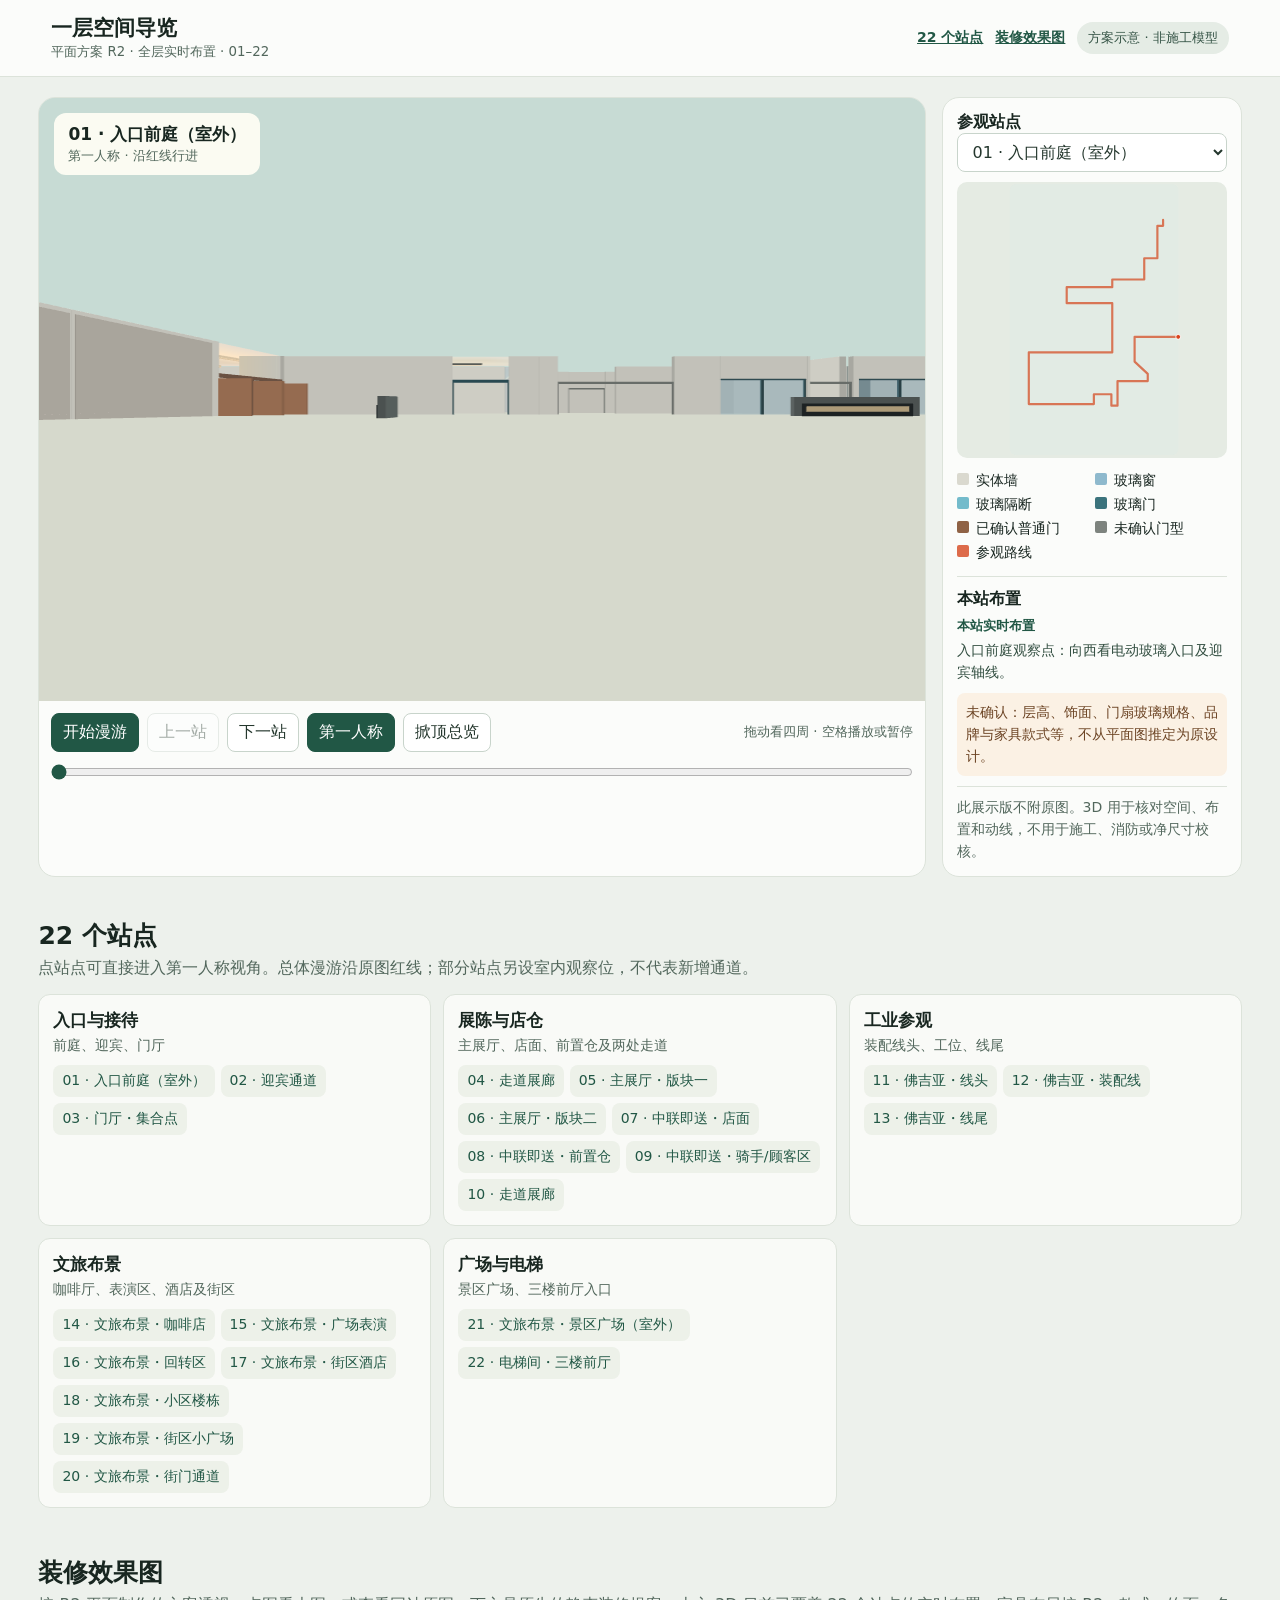
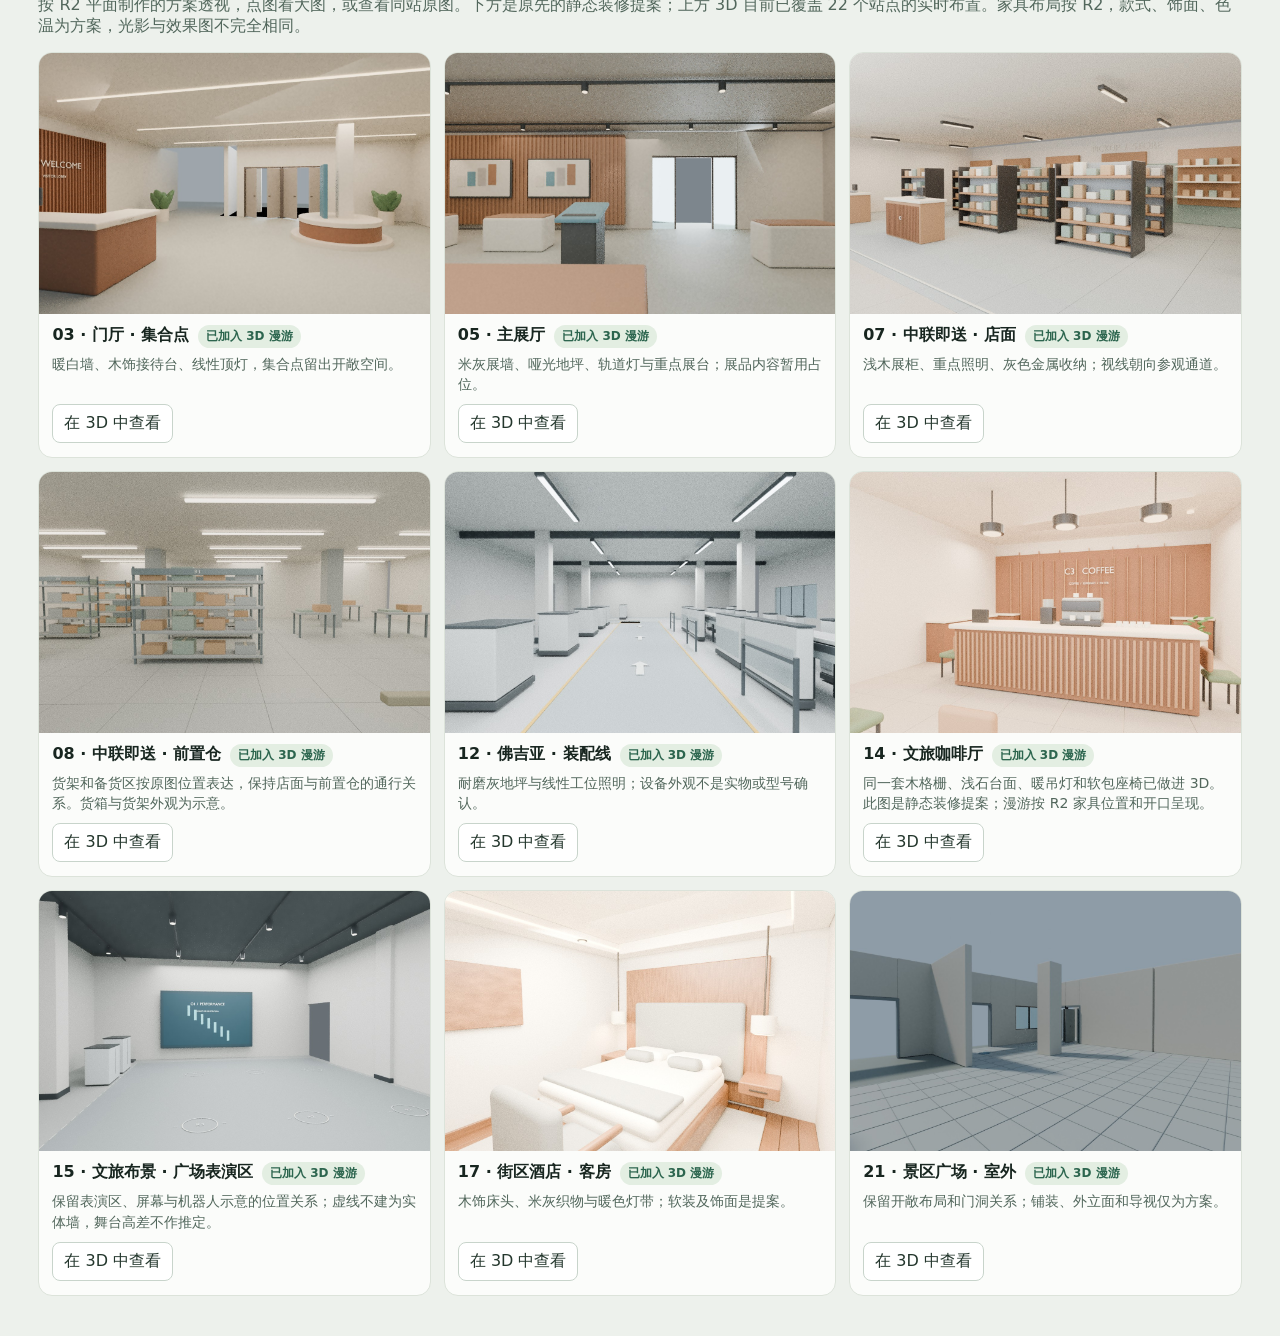
==== index.html @ 8fc67649 "Publish R2 interactive walkthrough without original drawings" ====
<!doctype html><html lang="zh-CN"><head><meta charset="utf-8"><meta name="viewport" content="width=device-width,initial-scale=1"><title>一层空间 · 3D 动线导览</title><style>
:root{font-family:system-ui,"Microsoft YaHei",sans-serif;color:#182620;background:#edf1ec;--green:#215745;--line:#dce3da}*{box-sizing:border-box}body{margin:0}header{min-height:72px;padding:14px 4vw;display:flex;align-items:center;justify-content:space-between;background:#fbfcfa;border-bottom:1px solid var(--line);gap:12px}header a{color:inherit} .headlinks{display:flex;align-items:center;gap:12px} .headlinks a{font-weight:650;font-size:14px;color:var(--green);white-space:nowrap}header strong{font-size:21px}small{display:block;color:#52675c;line-height:1.5}main{max-width:1650px;margin:auto;padding:20px 3vw;display:grid;grid-template-columns:minmax(0,1fr) 300px;gap:16px}.stage,aside{background:#fbfcfa;border:1px solid var(--line);border-radius:17px;overflow:hidden}.scene{position:relative;height:clamp(360px,67vh,720px);background:#cbded9}canvas{width:100%;height:100%;display:block;touch-action:none;cursor:grab}canvas:active{cursor:grabbing}.hud{pointer-events:none;position:absolute;top:15px;left:15px;background:#fffef5eb;border-radius:12px;padding:10px 14px}.hud b{font-size:17px}.hud small{font-size:13px}.controls{display:flex;align-items:center;gap:8px;flex-wrap:wrap;padding:12px}button,select{font:inherit;color:#24372d;background:white;border:1px solid #c8d4cb;padding:8px 11px;border-radius:8px;cursor:pointer}button[aria-pressed=true],#play{background:var(--green);border-color:var(--green);color:white}button:disabled{opacity:.4;cursor:default}input{width:100%;accent-color:var(--green)}aside{padding:14px;align-self:start}.map{position:relative;height:276px;background:#e5ebe3;border-radius:10px;overflow:hidden;margin:10px 0 14px}.map img{width:100%;height:100%;object-fit:contain}.map svg{height:100%;width:100%;position:absolute;inset:0;pointer-events:none}select{width:100%}.legend{display:grid;grid-template-columns:1fr 1fr;gap:6px;font-size:14px;margin:14px 0}.legend span:before{content:"";background:var(--c);width:12px;height:12px;display:inline-block;margin-right:7px;border-radius:2px}.audit{margin-top:13px;border-top:1px solid var(--line);padding-top:12px}.audit h2{font-size:16px;margin:0 0 7px}.audit p{font-size:14px;line-height:1.55;color:#324e40;margin:5px 0 10px}.audit b{display:block;color:var(--green);font-size:13px}.audit .status{color:#6c4424;background:#fbf1e4;border-radius:8px;padding:9px;margin-top:8px}.audit a{display:block;color:var(--green);font-size:14px;font-weight:600;margin:9px 0}.audit img{display:block;width:100%;border:1px solid var(--line);border-radius:8px;background:#eee}.audit summary{cursor:pointer;color:var(--green);font-weight:600;font-size:14px;margin-bottom:8px}.help{font-size:14px;color:#52675c;line-height:1.55;border-top:1px solid var(--line);padding-top:10px}.warn{display:none;position:absolute;inset:42% 10px auto;text-align:center;background:white;padding:13px;z-index:3}.kbd{margin-left:auto}.stage input{margin:0}.progress{padding:0 12px 12px}.badge{background:#e5ece5;color:#355446;border-radius:999px;padding:7px 11px;white-space:nowrap;font-size:13px}@media(max-width:800px){main{grid-template-columns:1fr;padding:10px}.scene{height:53vh;min-height:330px}.kbd{display:none}.map{height:220px}header strong{font-size:18px}.headlinks{gap:6px;align-items:flex-end;flex-direction:column}}
.finish-gallery{max-width:1650px;margin:0 auto;padding:8px 3vw 40px;scroll-margin-top:10px}.finish-gallery h2{margin:0 0 6px;font-size:25px}.finish-gallery>p{margin:0 0 15px;color:#52675c}.finish-grid{display:grid;grid-template-columns:repeat(3,minmax(0,1fr));gap:13px}.finish-card{margin:0;background:#fbfcfa;border:1px solid var(--line);border-radius:14px;overflow:hidden}.finish-card img{display:block;width:100%;aspect-ratio:1.5;object-fit:cover;background:#dedbd2}.finish-card figcaption{padding:11px 13px 14px}.finish-card .source{display:inline-flex;align-items:center;padding:8px 6px;color:var(--green);margin-left:6px;font-size:14px}.finish-card .fresh{display:inline-block;border-radius:999px;background:#e3eee2;color:#2c654e;font-size:12px;font-weight:600;margin-left:9px;padding:3px 8px}.finish-card b{display:block;font-size:16px}.finish-card p{min-height:2.9em;font-size:14px;line-height:1.45;margin:6px 0 10px;color:#52675c}#localFinish{margin-top:10px;border-top:1px solid var(--line);padding-top:9px}#localFinish a{margin:4px 0}#localFinish img{aspect-ratio:1.5;object-fit:cover}@media(max-width:800px){.finish-grid{grid-template-columns:repeat(2,minmax(0,1fr))}}@media(max-width:470px){.finish-grid{grid-template-columns:1fr}}
.cafe-nav{display:flex;flex-wrap:wrap;align-items:center;gap:.45rem;padding:.64rem .84rem;border-top:1px solid #e6e7de;background:#f6eee4;color:#5b4435}.cafe-nav[hidden]{display:none}.cafe-nav strong{font-size:.875rem;margin-right:.13rem}.cafe-nav button{border-color:#d6bb9d;background:#fff9ef;color:#5b4435}.cafe-nav button[aria-pressed=true]{background:#76563d;color:white;border-color:#76563d}.cafe-nav button:focus-visible{outline:2px solid #81633f;outline-offset:2px}.station-index{padding-top:22px}.station-grid{display:grid;grid-template-columns:repeat(3,minmax(0,1fr));gap:12px}.station-group{background:#f9faf7;border:1px solid var(--line);border-radius:12px;padding:14px}.station-group h3{margin:0;font-size:17px}.station-group p{margin:5px 0 10px;color:#52675c;font-size:14px}.station-choices{display:flex;flex-wrap:wrap;gap:6px}.station-choices a{color:var(--green);background:#edf1e9;border-radius:8px;text-decoration:none;padding:7px 9px;font-size:14px}.station-choices a:hover,.station-choices a:focus-visible{background:#dceae0}.headlinks{flex-wrap:wrap;justify-content:flex-end}@media(max-width:800px){.station-grid{grid-template-columns:repeat(2,minmax(0,1fr))}}@media(max-width:480px){.station-grid{grid-template-columns:1fr}.headlinks .badge{display:none}}.pilot-link{display:inline-flex;font-weight:650;padding:.5rem .65rem;margin:.25rem 0;background:#e4efe4;border-radius:.45rem;color:#215745}.pilot-link[hidden]{display:none}</style></head><body><header><div><strong>一层空间导览</strong><small>平面方案 R2 · 全层实时布置 · 01–22</small></div><div class="headlinks"><a href="#stationIndex">22 个站点</a><a href="#finishGallery">装修效果图</a><span class="badge">方案示意 · 非施工模型</span></div></header>
<main><section class="stage" aria-label="3D 场景"><div class="scene"><canvas id="view" aria-label="可拖动视角的三维场景"></canvas><div class="hud"><b id="now"></b><small id="modeTip"></small></div><div class="warn" id="warn">当前浏览器无法启动 WebGL，仍可在右侧查看平面路线。</div></div><div class="controls"><button id="play">开始漫游</button><button id="prev">上一站</button><button id="next">下一站</button><button id="walk" aria-pressed="true">第一人称</button><button id="orbit" aria-pressed="false">掀顶总览</button><a id="warehouseQuick" class="pilot-link" href="08-detailed.html" hidden>高细节漫游样段</a><small class="kbd">拖动看四周 · 空格播放或暂停</small></div><div id="cafeControl" class="cafe-nav" aria-label="咖啡厅室内漫游" hidden><strong>咖啡厅室内</strong></div><div class="progress"><input id="scrub" aria-label="漫游进度" type="range" min="0" max="1000" value="0"></div></section>
<aside><b>参观站点</b><select id="jump" aria-label="选择参观站点"></select><div class="map" role="img" aria-label="路线示意，不含原始图纸"><svg viewBox="0 155 795 1260" preserveAspectRatio="xMidYMid meet"><rect x="22" y="164" width="770" height="1238" rx="28" fill="#e2ebe4"/><polyline points="791,862 727,862 592,862 592,975 652,1031 652,1064 591,1064 514,1064 514,1100 514,1176 486,1176 486,1124 406,1124 406,1169 109,1169 109,1064 109,933 490,933 490,708 282,708 282,635 490,635 490,600 636,600 636,503 696,503 696,355 722,355 722,328" fill="none" stroke="#d87555" stroke-width="10" stroke-linecap="round" stroke-linejoin="round"/><circle id="dot" r="11" fill="#da431c" stroke="white" stroke-width="4"/></svg></div><div class="legend"><span style="--c:#dad9cf">实体墙</span><span style="--c:#8eb9cd">玻璃窗</span><span style="--c:#73bbcb">玻璃隔断</span><span style="--c:#3b737c">玻璃门</span><span style="--c:#8f6245">已确认普通门</span><span style="--c:#7d837e">未确认门型</span><span style="--c:#dd6b4a">参观路线</span></div><section class="audit" aria-label="站点布置"><h2>本站布置</h2><b>本站实时布置</b><p id="finishNote"></p><a id="warehouseDetail" class="pilot-link" href="08-detailed.html" hidden>进入前置仓高细节 3D 漫游</a><section id="localFinish" hidden><b>本站装修效果图</b><a id="localFinishLink" target="_blank" rel="noopener"><img id="localFinishImg" loading="lazy" alt=""></a></section><p class="status">未确认：层高、饰面、门扇玻璃规格、品牌与家具款式等，不从平面图推定为原设计。</p></section><div class="help">此展示版不附原图。3D 用于核对空间、布置和动线，不用于施工、消防或净尺寸校核。</div></aside></main><section id="stationIndex" class="finish-gallery station-index" aria-labelledby="stationTitle"><h2 id="stationTitle">22 个站点</h2><p>点站点可直接进入第一人称视角。总体漫游沿原图红线；部分站点另设室内观察位，不代表新增通道。</p><div id="stationGrid" class="station-grid"></div></section><section id="finishGallery"  class="finish-gallery" aria-labelledby="finishTitle"><h2 id="finishTitle">装修效果图</h2><p>按 R2 平面制作的方案透视，点图看大图，或查看同站原图。下方是原先的静态装修提案；上方 3D 目前已覆盖 22 个站点的实时布置。家具布局按 R2，款式、饰面、色温为方案，光影与效果图不完全相同。</p><div id="finishGrid" class="finish-grid"></div></section><script type="module" src="tour.mjs?v=full-floor-r2"></script></body></html>
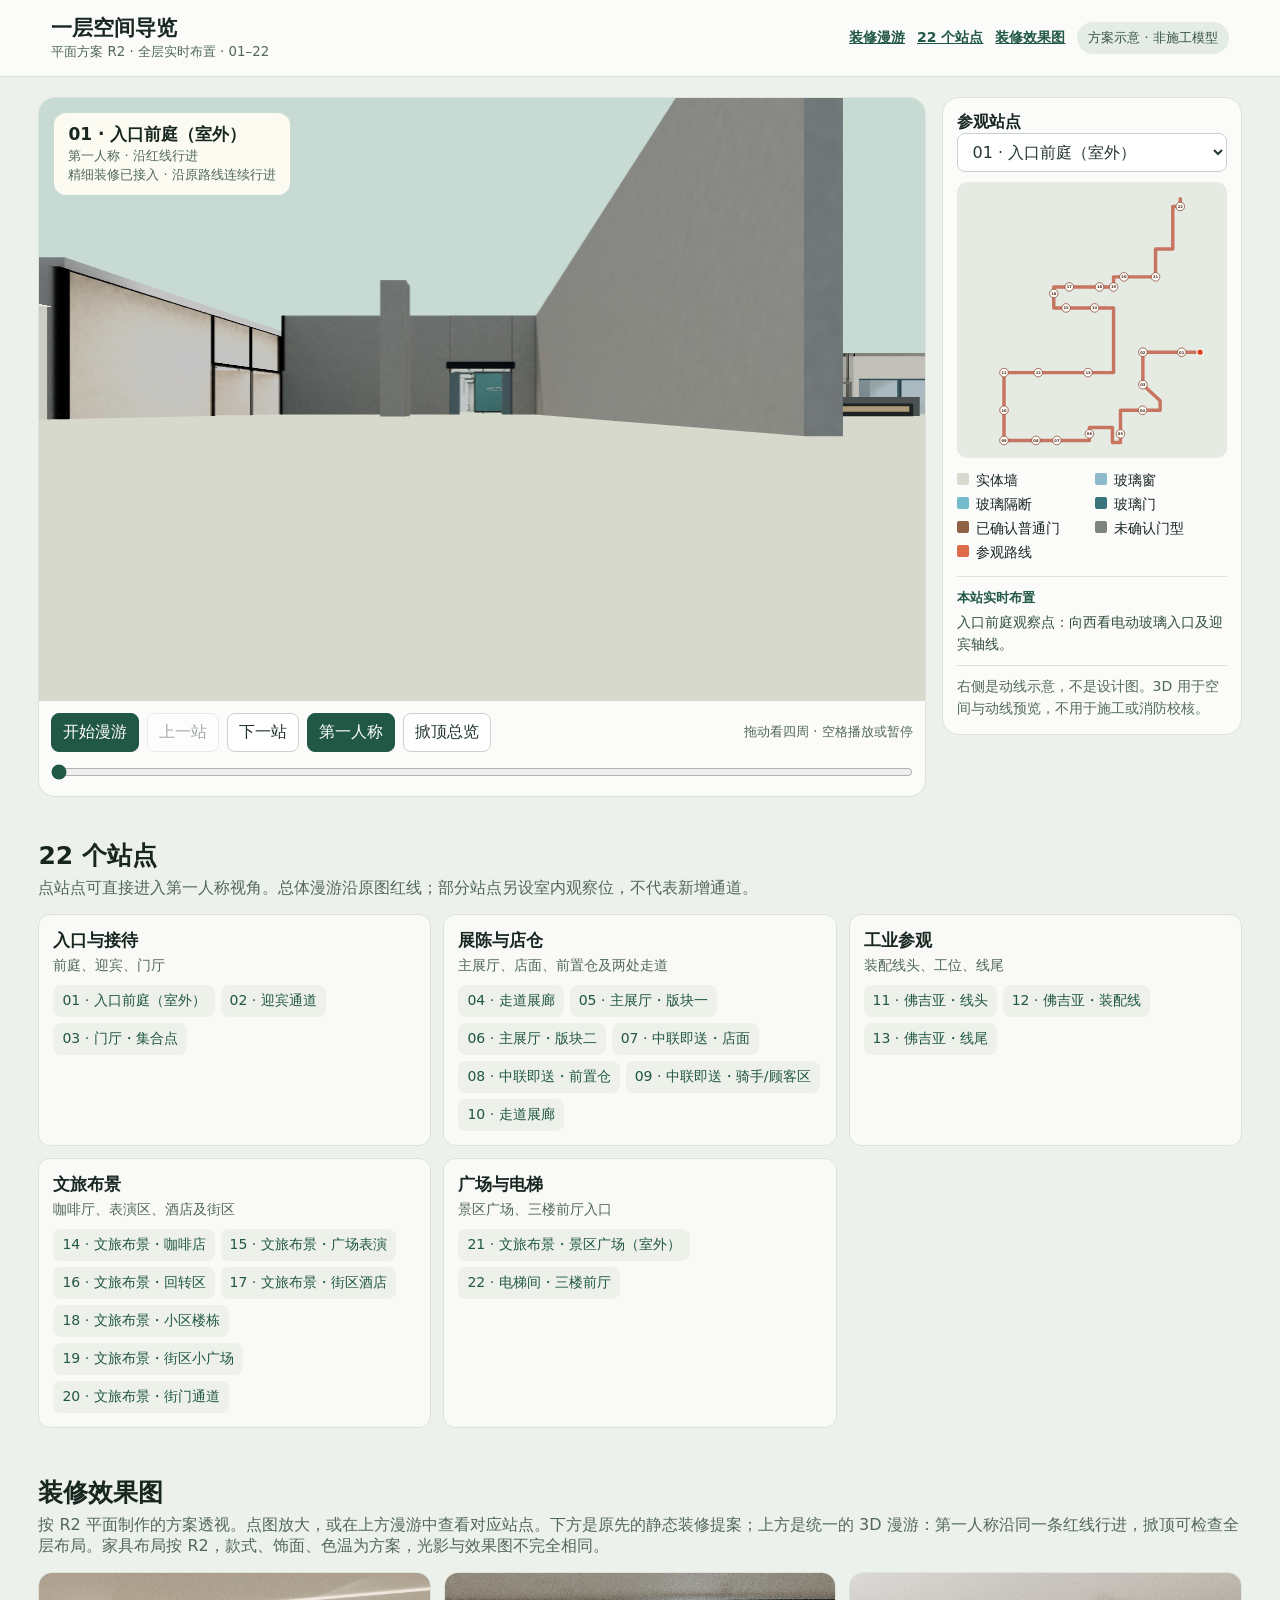
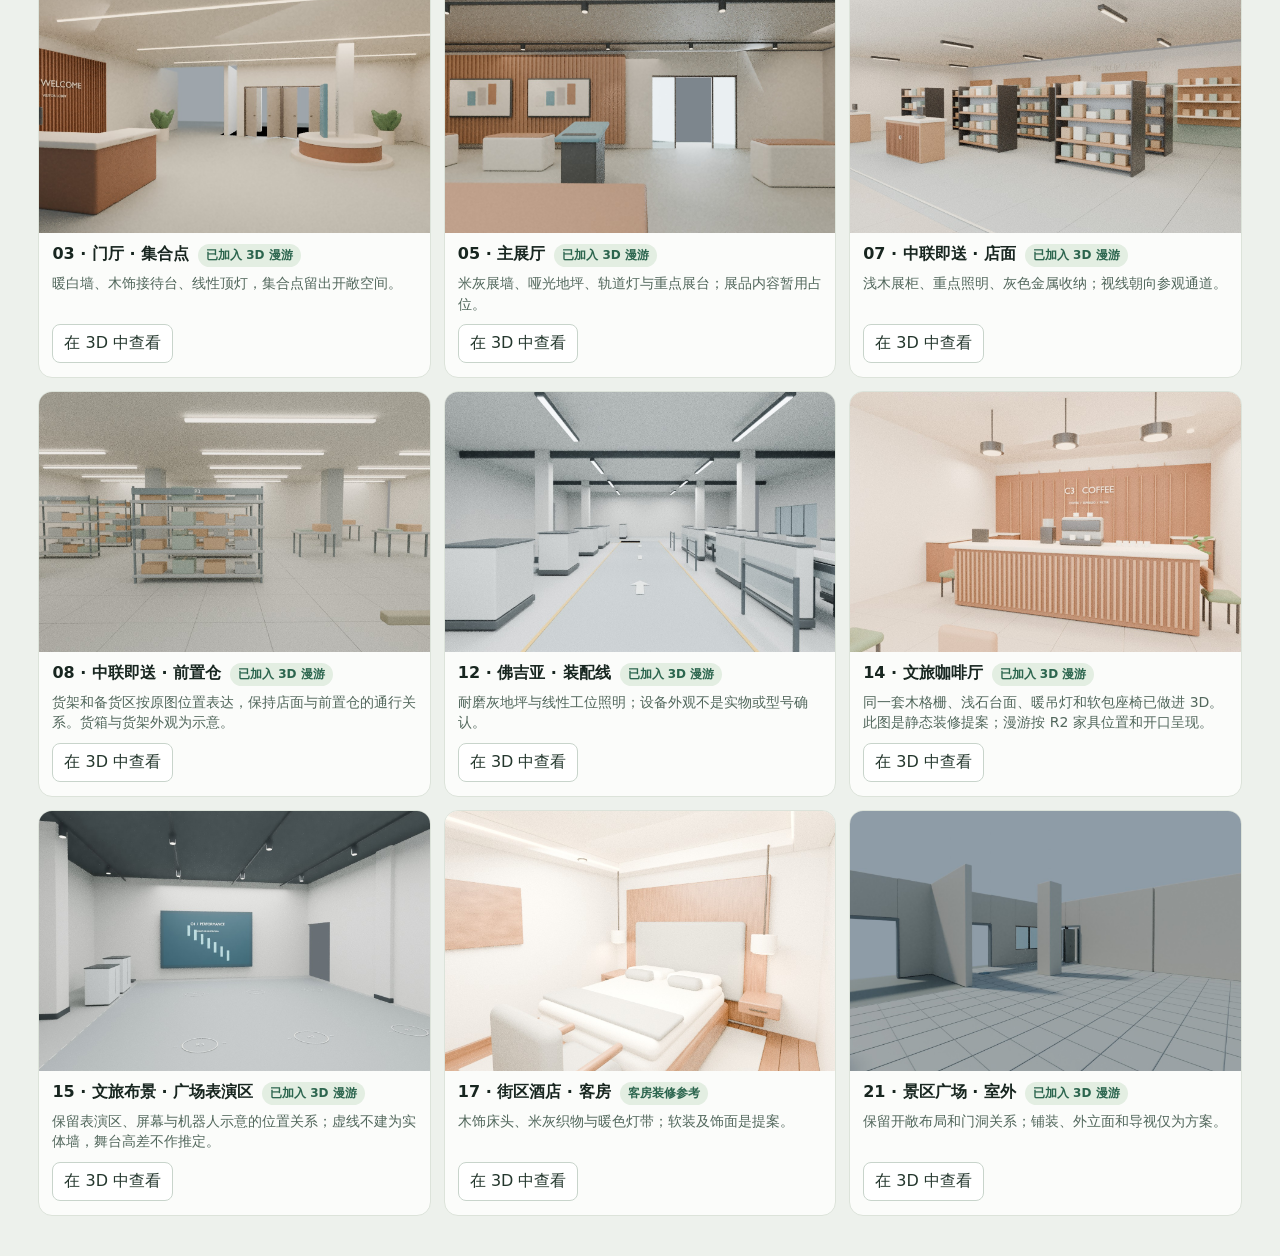
==== commit a41d4c86: "Update R2 continuous tour and transparent partitions" ====
--- a/index.html
+++ b/index.html
@@ -1,6 +1,6 @@
 <!doctype html><html lang="zh-CN"><head><meta charset="utf-8"><meta name="viewport" content="width=device-width,initial-scale=1"><title>一层空间 · 3D 动线导览</title><style>
 :root{font-family:system-ui,"Microsoft YaHei",sans-serif;color:#182620;background:#edf1ec;--green:#215745;--line:#dce3da}*{box-sizing:border-box}body{margin:0}header{min-height:72px;padding:14px 4vw;display:flex;align-items:center;justify-content:space-between;background:#fbfcfa;border-bottom:1px solid var(--line);gap:12px}header a{color:inherit} .headlinks{display:flex;align-items:center;gap:12px} .headlinks a{font-weight:650;font-size:14px;color:var(--green);white-space:nowrap}header strong{font-size:21px}small{display:block;color:#52675c;line-height:1.5}main{max-width:1650px;margin:auto;padding:20px 3vw;display:grid;grid-template-columns:minmax(0,1fr) 300px;gap:16px}.stage,aside{background:#fbfcfa;border:1px solid var(--line);border-radius:17px;overflow:hidden}.scene{position:relative;height:clamp(360px,67vh,720px);background:#cbded9}canvas{width:100%;height:100%;display:block;touch-action:none;cursor:grab}canvas:active{cursor:grabbing}.hud{pointer-events:none;position:absolute;top:15px;left:15px;background:#fffef5eb;border-radius:12px;padding:10px 14px}.hud b{font-size:17px}.hud small{font-size:13px}.controls{display:flex;align-items:center;gap:8px;flex-wrap:wrap;padding:12px}button,select{font:inherit;color:#24372d;background:white;border:1px solid #c8d4cb;padding:8px 11px;border-radius:8px;cursor:pointer}button[aria-pressed=true],#play{background:var(--green);border-color:var(--green);color:white}button:disabled{opacity:.4;cursor:default}input{width:100%;accent-color:var(--green)}aside{padding:14px;align-self:start}.map{position:relative;height:276px;background:#e5ebe3;border-radius:10px;overflow:hidden;margin:10px 0 14px}.map img{width:100%;height:100%;object-fit:contain}.map svg{height:100%;width:100%;position:absolute;inset:0;pointer-events:none}select{width:100%}.legend{display:grid;grid-template-columns:1fr 1fr;gap:6px;font-size:14px;margin:14px 0}.legend span:before{content:"";background:var(--c);width:12px;height:12px;display:inline-block;margin-right:7px;border-radius:2px}.audit{margin-top:13px;border-top:1px solid var(--line);padding-top:12px}.audit h2{font-size:16px;margin:0 0 7px}.audit p{font-size:14px;line-height:1.55;color:#324e40;margin:5px 0 10px}.audit b{display:block;color:var(--green);font-size:13px}.audit .status{color:#6c4424;background:#fbf1e4;border-radius:8px;padding:9px;margin-top:8px}.audit a{display:block;color:var(--green);font-size:14px;font-weight:600;margin:9px 0}.audit img{display:block;width:100%;border:1px solid var(--line);border-radius:8px;background:#eee}.audit summary{cursor:pointer;color:var(--green);font-weight:600;font-size:14px;margin-bottom:8px}.help{font-size:14px;color:#52675c;line-height:1.55;border-top:1px solid var(--line);padding-top:10px}.warn{display:none;position:absolute;inset:42% 10px auto;text-align:center;background:white;padding:13px;z-index:3}.kbd{margin-left:auto}.stage input{margin:0}.progress{padding:0 12px 12px}.badge{background:#e5ece5;color:#355446;border-radius:999px;padding:7px 11px;white-space:nowrap;font-size:13px}@media(max-width:800px){main{grid-template-columns:1fr;padding:10px}.scene{height:53vh;min-height:330px}.kbd{display:none}.map{height:220px}header strong{font-size:18px}.headlinks{gap:6px;align-items:flex-end;flex-direction:column}}
 .finish-gallery{max-width:1650px;margin:0 auto;padding:8px 3vw 40px;scroll-margin-top:10px}.finish-gallery h2{margin:0 0 6px;font-size:25px}.finish-gallery>p{margin:0 0 15px;color:#52675c}.finish-grid{display:grid;grid-template-columns:repeat(3,minmax(0,1fr));gap:13px}.finish-card{margin:0;background:#fbfcfa;border:1px solid var(--line);border-radius:14px;overflow:hidden}.finish-card img{display:block;width:100%;aspect-ratio:1.5;object-fit:cover;background:#dedbd2}.finish-card figcaption{padding:11px 13px 14px}.finish-card .source{display:inline-flex;align-items:center;padding:8px 6px;color:var(--green);margin-left:6px;font-size:14px}.finish-card .fresh{display:inline-block;border-radius:999px;background:#e3eee2;color:#2c654e;font-size:12px;font-weight:600;margin-left:9px;padding:3px 8px}.finish-card b{display:block;font-size:16px}.finish-card p{min-height:2.9em;font-size:14px;line-height:1.45;margin:6px 0 10px;color:#52675c}#localFinish{margin-top:10px;border-top:1px solid var(--line);padding-top:9px}#localFinish a{margin:4px 0}#localFinish img{aspect-ratio:1.5;object-fit:cover}@media(max-width:800px){.finish-grid{grid-template-columns:repeat(2,minmax(0,1fr))}}@media(max-width:470px){.finish-grid{grid-template-columns:1fr}}
-.cafe-nav{display:flex;flex-wrap:wrap;align-items:center;gap:.45rem;padding:.64rem .84rem;border-top:1px solid #e6e7de;background:#f6eee4;color:#5b4435}.cafe-nav[hidden]{display:none}.cafe-nav strong{font-size:.875rem;margin-right:.13rem}.cafe-nav button{border-color:#d6bb9d;background:#fff9ef;color:#5b4435}.cafe-nav button[aria-pressed=true]{background:#76563d;color:white;border-color:#76563d}.cafe-nav button:focus-visible{outline:2px solid #81633f;outline-offset:2px}.station-index{padding-top:22px}.station-grid{display:grid;grid-template-columns:repeat(3,minmax(0,1fr));gap:12px}.station-group{background:#f9faf7;border:1px solid var(--line);border-radius:12px;padding:14px}.station-group h3{margin:0;font-size:17px}.station-group p{margin:5px 0 10px;color:#52675c;font-size:14px}.station-choices{display:flex;flex-wrap:wrap;gap:6px}.station-choices a{color:var(--green);background:#edf1e9;border-radius:8px;text-decoration:none;padding:7px 9px;font-size:14px}.station-choices a:hover,.station-choices a:focus-visible{background:#dceae0}.headlinks{flex-wrap:wrap;justify-content:flex-end}@media(max-width:800px){.station-grid{grid-template-columns:repeat(2,minmax(0,1fr))}}@media(max-width:480px){.station-grid{grid-template-columns:1fr}.headlinks .badge{display:none}}.pilot-link{display:inline-flex;font-weight:650;padding:.5rem .65rem;margin:.25rem 0;background:#e4efe4;border-radius:.45rem;color:#215745}.pilot-link[hidden]{display:none}</style></head><body><header><div><strong>一层空间导览</strong><small>平面方案 R2 · 全层实时布置 · 01–22</small></div><div class="headlinks"><a href="#stationIndex">22 个站点</a><a href="#finishGallery">装修效果图</a><span class="badge">方案示意 · 非施工模型</span></div></header>
-<main><section class="stage" aria-label="3D 场景"><div class="scene"><canvas id="view" aria-label="可拖动视角的三维场景"></canvas><div class="hud"><b id="now"></b><small id="modeTip"></small></div><div class="warn" id="warn">当前浏览器无法启动 WebGL，仍可在右侧查看平面路线。</div></div><div class="controls"><button id="play">开始漫游</button><button id="prev">上一站</button><button id="next">下一站</button><button id="walk" aria-pressed="true">第一人称</button><button id="orbit" aria-pressed="false">掀顶总览</button><a id="warehouseQuick" class="pilot-link" href="08-detailed.html" hidden>高细节漫游样段</a><small class="kbd">拖动看四周 · 空格播放或暂停</small></div><div id="cafeControl" class="cafe-nav" aria-label="咖啡厅室内漫游" hidden><strong>咖啡厅室内</strong></div><div class="progress"><input id="scrub" aria-label="漫游进度" type="range" min="0" max="1000" value="0"></div></section>
-<aside><b>参观站点</b><select id="jump" aria-label="选择参观站点"></select><div class="map" role="img" aria-label="路线示意，不含原始图纸"><svg viewBox="0 155 795 1260" preserveAspectRatio="xMidYMid meet"><rect x="22" y="164" width="770" height="1238" rx="28" fill="#e2ebe4"/><polyline points="791,862 727,862 592,862 592,975 652,1031 652,1064 591,1064 514,1064 514,1100 514,1176 486,1176 486,1124 406,1124 406,1169 109,1169 109,1064 109,933 490,933 490,708 282,708 282,635 490,635 490,600 636,600 636,503 696,503 696,355 722,355 722,328" fill="none" stroke="#d87555" stroke-width="10" stroke-linecap="round" stroke-linejoin="round"/><circle id="dot" r="11" fill="#da431c" stroke="white" stroke-width="4"/></svg></div><div class="legend"><span style="--c:#dad9cf">实体墙</span><span style="--c:#8eb9cd">玻璃窗</span><span style="--c:#73bbcb">玻璃隔断</span><span style="--c:#3b737c">玻璃门</span><span style="--c:#8f6245">已确认普通门</span><span style="--c:#7d837e">未确认门型</span><span style="--c:#dd6b4a">参观路线</span></div><section class="audit" aria-label="站点布置"><h2>本站布置</h2><b>本站实时布置</b><p id="finishNote"></p><a id="warehouseDetail" class="pilot-link" href="08-detailed.html" hidden>进入前置仓高细节 3D 漫游</a><section id="localFinish" hidden><b>本站装修效果图</b><a id="localFinishLink" target="_blank" rel="noopener"><img id="localFinishImg" loading="lazy" alt=""></a></section><p class="status">未确认：层高、饰面、门扇玻璃规格、品牌与家具款式等，不从平面图推定为原设计。</p></section><div class="help">此展示版不附原图。3D 用于核对空间、布置和动线，不用于施工、消防或净尺寸校核。</div></aside></main><section id="stationIndex" class="finish-gallery station-index" aria-labelledby="stationTitle"><h2 id="stationTitle">22 个站点</h2><p>点站点可直接进入第一人称视角。总体漫游沿原图红线；部分站点另设室内观察位，不代表新增通道。</p><div id="stationGrid" class="station-grid"></div></section><section id="finishGallery"  class="finish-gallery" aria-labelledby="finishTitle"><h2 id="finishTitle">装修效果图</h2><p>按 R2 平面制作的方案透视，点图看大图，或查看同站原图。下方是原先的静态装修提案；上方 3D 目前已覆盖 22 个站点的实时布置。家具布局按 R2，款式、饰面、色温为方案，光影与效果图不完全相同。</p><div id="finishGrid" class="finish-grid"></div></section><script type="module" src="tour.mjs?v=full-floor-r2"></script></body></html>
+.cafe-nav{display:flex;flex-wrap:wrap;align-items:center;gap:.45rem;padding:.64rem .84rem;border-top:1px solid #e6e7de;background:#f6eee4;color:#5b4435}.cafe-nav[hidden]{display:none}.cafe-nav strong{font-size:.875rem;margin-right:.13rem}.cafe-nav button{border-color:#d6bb9d;background:#fff9ef;color:#5b4435}.cafe-nav button[aria-pressed=true]{background:#76563d;color:white;border-color:#76563d}.cafe-nav button:focus-visible{outline:2px solid #81633f;outline-offset:2px}.station-index{padding-top:22px}.station-grid{display:grid;grid-template-columns:repeat(3,minmax(0,1fr));gap:12px}.station-group{background:#f9faf7;border:1px solid var(--line);border-radius:12px;padding:14px}.station-group h3{margin:0;font-size:17px}.station-group p{margin:5px 0 10px;color:#52675c;font-size:14px}.station-choices{display:flex;flex-wrap:wrap;gap:6px}.station-choices a{color:var(--green);background:#edf1e9;border-radius:8px;text-decoration:none;padding:7px 9px;font-size:14px}.station-choices a:hover,.station-choices a:focus-visible{background:#dceae0}.headlinks{flex-wrap:wrap;justify-content:flex-end}@media(max-width:800px){.station-grid{grid-template-columns:repeat(2,minmax(0,1fr))}}@media(max-width:480px){.station-grid{grid-template-columns:1fr}.headlinks .badge{display:none}}.pilot-link{display:inline-flex;font-weight:650;padding:.5rem .65rem;margin:.25rem 0;background:#e4efe4;border-radius:.45rem;color:#215745}.pilot-link[hidden]{display:none}</style></head><body><header><div><strong>一层空间导览</strong><small>平面方案 R2 · 全层实时布置 · 01–22</small></div><div class="headlinks"><a href="#tourScene" id="fullRoam">装修漫游</a><a href="#stationIndex">22 个站点</a><a href="#finishGallery">装修效果图</a><span class="badge">方案示意 · 非施工模型</span></div></header>
+<main><section class="stage" id="tourScene" aria-label="3D 场景"><div class="scene"><canvas id="view" aria-label="可拖动视角的三维场景"></canvas><div class="hud"><b id="now"></b><small id="modeTip"></small><small id="detailHint"></small></div><div class="warn" id="warn">当前浏览器无法启动 WebGL，仍可在右侧查看平面路线。</div></div><div class="controls"><button id="play">开始漫游</button><button id="prev">上一站</button><button id="next">下一站</button><button id="walk" aria-pressed="true">第一人称</button><button id="orbit" aria-pressed="false">掀顶总览</button><small class="kbd">拖动看四周 · 空格播放或暂停</small></div><div id="cafeControl" class="cafe-nav" aria-label="咖啡厅室内漫游" hidden><strong>咖啡厅室内</strong></div><div class="progress"><input id="scrub" aria-label="漫游进度" type="range" min="0" max="1000" value="0"></div></section>
+<aside><b>参观站点</b><select id="jump" aria-label="选择参观站点"></select><div class="map"><svg id="routeMap" viewBox="0 270 830 960" preserveAspectRatio="xMidYMid meet" role="img" aria-label="参观路线示意，不含原图"><title>参观路线示意</title><g id="routeMarks"></g><circle id="dot" r="11" fill="#da431c" stroke="white" stroke-width="4"/></svg></div><div class="legend"><span style="--c:#dad9cf">实体墙</span><span style="--c:#8eb9cd">玻璃窗</span><span style="--c:#73bbcb">玻璃隔断</span><span style="--c:#3b737c">玻璃门</span><span style="--c:#8f6245">已确认普通门</span><span style="--c:#7d837e">未确认门型</span><span style="--c:#dd6b4a">参观路线</span></div><section class="audit" aria-label="本站实时布置"><b>本站实时布置</b><p id="finishNote"></p></section><div class="help">右侧是动线示意，不是设计图。3D 用于空间与动线预览，不用于施工或消防校核。</div></aside></main><section id="stationIndex" class="finish-gallery station-index" aria-labelledby="stationTitle"><h2 id="stationTitle">22 个站点</h2><p>点站点可直接进入第一人称视角。总体漫游沿原图红线；部分站点另设室内观察位，不代表新增通道。</p><div id="stationGrid" class="station-grid"></div></section><section id="finishGallery"  class="finish-gallery" aria-labelledby="finishTitle"><h2 id="finishTitle">装修效果图</h2><p>按 R2 平面制作的方案透视。点图放大，或在上方漫游中查看对应站点。下方是原先的静态装修提案；上方是统一的 3D 漫游：第一人称沿同一条红线行进，掀顶可检查全层布局。家具布局按 R2，款式、饰面、色温为方案，光影与效果图不完全相同。</p><div id="finishGrid" class="finish-grid"></div></section><script type="module" src="tour.mjs?v=r2-public-20261119-gallery"></script></body></html>
